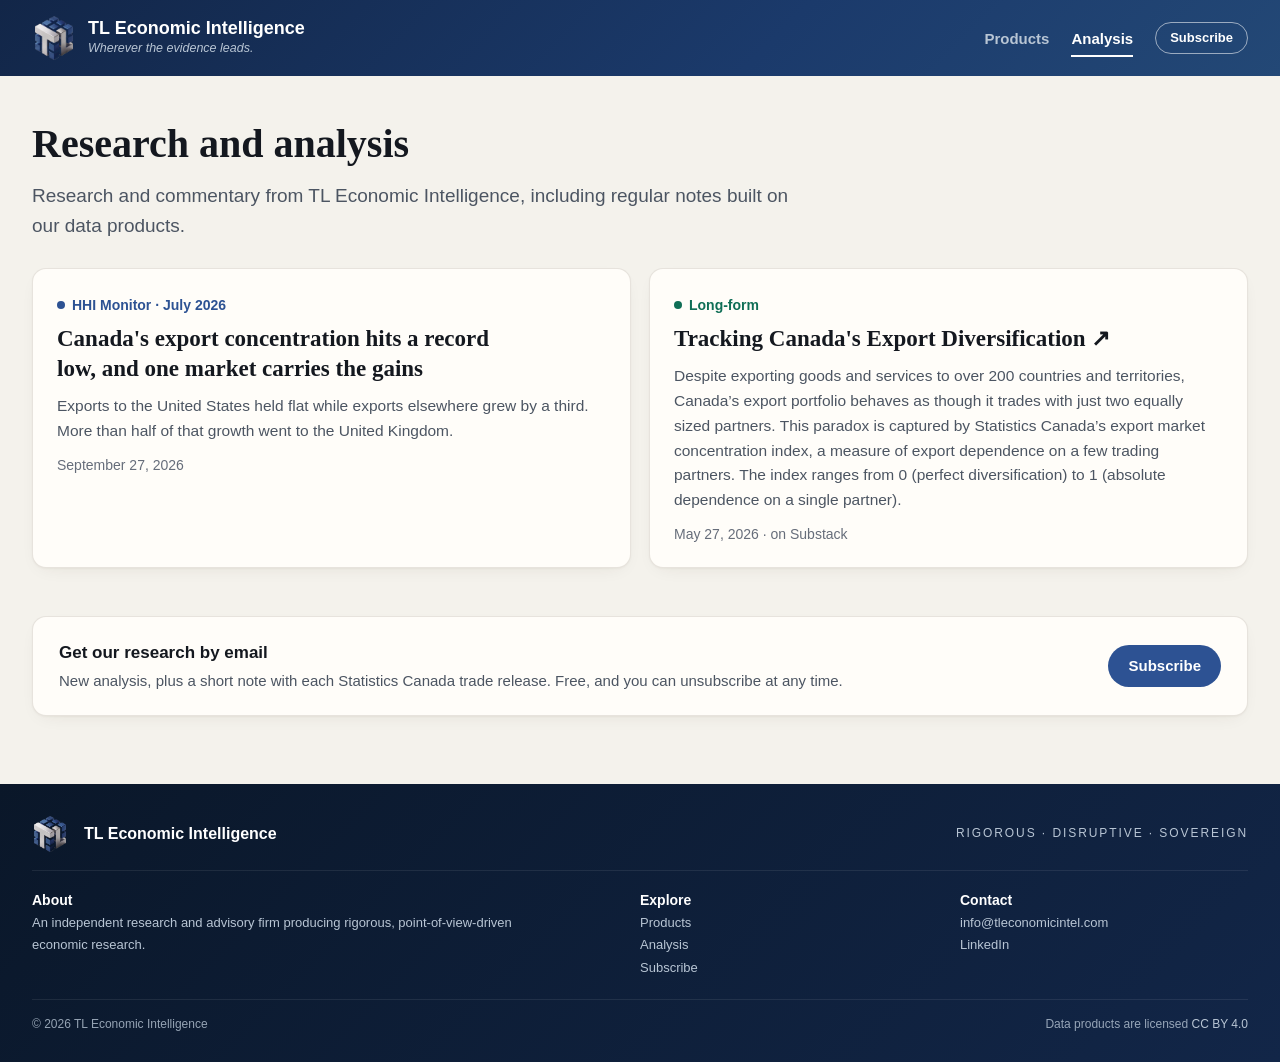
==== analysis/index.html @ 10077545 "Phone polish, review fixes and versioned stylesheets - Stylesheets load as ?v=<hash> so browsers nev" ====
<!DOCTYPE html>
<html lang="en">
<head>
<meta charset="utf-8">
<meta name="viewport" content="width=device-width, initial-scale=1">
<title>Analysis | TL Economic Intelligence</title>
<meta name="description" content="Research and analysis from TL Economic Intelligence.">
<meta name="author" content="TL Economic Intelligence">

<meta property="og:type" content="website">
<meta property="og:title" content="Analysis">
<meta property="og:description" content="Research and analysis from TL Economic Intelligence.">
<meta property="og:url" content="https://tleconomicintel.com/analysis/">
<meta property="og:image" content="https://tleconomicintel.com/hhi/og-image.png">
<meta name="twitter:card" content="summary_large_image">
<meta name="twitter:image" content="https://tleconomicintel.com/hhi/og-image.png">
<meta property="og:site_name" content="TL Economic Intelligence">
<link rel="canonical" href="https://tleconomicintel.com/analysis/">
<link rel="stylesheet" href="/assets/chrome.css?v=e3d0f04f">
<link rel="stylesheet" href="/assets/site.css?v=e3d0f04f">
<link rel="icon" type="image/png" href="/assets/logo.png">
</head>
<body>
<a class="tl-skip" href="#content">Skip to content</a>
<header class="tl-header">
  <div class="tl-header-inner">
    <a class="tl-brand" href="/">
      <img class="tl-logo" src="/assets/logo.png" alt="" width="44" height="44">
      <span>
        <span class="tl-brand-name">TL Economic Intelligence</span>
        <span class="tl-brand-tagline">Wherever the evidence leads.</span>
      </span>
    </a>
    <nav class="tl-nav" aria-label="Site">
      <a class="tl-tab" href="/products/">Products</a>
      <a class="tl-tab" href="/analysis/" aria-current="page">Analysis</a>
      <a class="tl-subscribe" href="https://tleconomicintel.substack.com/subscribe">Subscribe</a>
    </nav>
  </div>
</header>


<main class="wrap" id="content">

  <header class="page-intro">
    <h1>Research and analysis</h1>
    <p class="standfirst">Research and commentary from TL Economic Intelligence, including regular notes built on our data products.</p>
  </header>

  

  <ol class="hub-list" id="hub-list">
  
    <li class="hub-item" data-type="monitor" data-product="hhi">
      <p class="hub-type">HHI Monitor · July 2026</p>
      <h2><a class="card-link" href="/analysis/hhi-monitor-2026-07/">Canada&#39;s export concentration hits a record low, and one market carries the gains</a></h2>
      <p class="hub-summary">Exports to the United States held flat while exports elsewhere grew by a third. More than half of that growth went to the United Kingdom.</p>
      <p class="hub-foot">September 27, 2026</p>
    </li>
  
    <li class="hub-item" data-type="longform" data-product="hhi">
      <p class="hub-type">Long-form</p>
      <h2><a class="card-link" href="https://tleconomicintel.substack.com/p/tracking-canadas-export-diversification" rel="noopener">Tracking Canada&#39;s Export Diversification &#8599;</a></h2>
      <p class="hub-summary">Despite exporting goods and services to over 200 countries and territories, Canada’s export portfolio behaves as though it trades with just two equally sized partners. This paradox is captured by Statistics Canada’s export market concentration index, a measure of export dependence on a few trading partners. The index ranges from 0 (perfect diversification) to 1 (absolute dependence on a single partner).</p>
      <p class="hub-foot">May 27, 2026 &middot; on Substack</p>
    </li>
  
  </ol>


  
  <aside class="cta">
    <div class="cta-text">
      <p class="cta-title">Get our research by email</p>
      <p class="cta-sub">New analysis, plus a short note with each Statistics Canada trade release. Free, and you can unsubscribe at any time.</p>
    </div>
    <a class="btn" href="https://tleconomicintel.substack.com/subscribe">Subscribe</a>
  </aside>
  
</main>

<footer class="tl-footer">
  <div class="tl-footer-inner">
    <div class="tl-footer-top">
      <img class="tl-footer-logo" src="/assets/logo.png" alt="" width="36" height="36">
      <span class="tl-footer-name">TL Economic Intelligence</span>
      <span class="tl-footer-pillars">Rigorous &middot; Disruptive &middot; Sovereign</span>
    </div>
    <div class="tl-footer-grid">
      <div>
        <p class="tl-footer-h">About</p>
        <p>An independent research and advisory firm producing rigorous, point-of-view-driven economic research.</p>
      </div>
      <div>
        <p class="tl-footer-h">Explore</p>
        <a href="/products/">Products</a>
        <a href="/analysis/">Analysis</a>
        <a href="https://tleconomicintel.substack.com/subscribe">Subscribe</a>
      </div>
      <div>
        <p class="tl-footer-h">Contact</p>
        <a href="mailto:info@tleconomicintel.com">info@tleconomicintel.com</a>
        <a href="https://www.linkedin.com/company/tl-economic-intelligence/">LinkedIn</a>
      </div>
    </div>
    <div class="tl-footer-bottom">
      <span>&copy; 2026 TL Economic Intelligence</span>
      <span>Data products are licensed <a href="https://creativecommons.org/licenses/by/4.0/" rel="license">CC BY 4.0</a></span>
    </div>
  </div>
</footer>



</body>
</html>
---- assets/chrome.css ----
/* Site chrome shared by every page, including the hand-built dashboards:
   skip link, header, product bar and footer. Classes and tokens are tl-prefixed
   so they cannot collide with a dashboard's own styles. */
:root {
  --tl-navy: #1B3A6B;
  --tl-navy-deep: #122648;
  --tl-navy-darker: #0A1729;
  --tl-silver: #B8C5D4;
  --tl-platinum: #D8DDE3;
  --tl-bar-bg: #FFFFFF;
  --tl-bar-border: rgba(20,24,31,0.13);
  --tl-bar-text: #14181F;
  --tl-bar-muted: #4C5562;
  --tl-accent: #2D5293;
  --tl-font-sans: -apple-system, BlinkMacSystemFont, "Segoe UI", Roboto, Helvetica, Arial, sans-serif;
  --tl-font-serif: Georgia, "Times New Roman", serif;
  --tl-page-max: 1280px;   /* one frame width for the chrome and every page */
  --tl-gutter: 32px;
}
@media (max-width: 720px) {
  :root { --tl-gutter: 16px; }
}
@media (prefers-color-scheme: dark) {
  :root {
    --tl-bar-bg: #161B24;
    --tl-bar-border: rgba(255,255,255,0.12);
    --tl-bar-text: #ECEDEF;
    --tl-bar-muted: #A6ADBA;
    --tl-accent: #8FB3E8;
  }
}

.tl-skip { position: absolute; left: -9999px; top: 8px; z-index: 100; background: #FFFFFF; color: var(--tl-navy-deep); font: 600 14px/1.4 var(--tl-font-sans); padding: 8px 14px; border-radius: 6px; }
.tl-skip:focus { left: 16px; }

.tl-header { background: linear-gradient(135deg, var(--tl-navy-deep) 0%, var(--tl-navy) 60%, #234876 100%); color: #FFFFFF; font-family: var(--tl-font-sans); }
.tl-header-inner { max-width: var(--tl-page-max); margin: 0 auto; padding: 16px var(--tl-gutter); display: flex; flex-wrap: wrap; align-items: center; gap: 12px 28px; }
.tl-brand { display: flex; align-items: center; gap: 12px; color: #FFFFFF; text-decoration: none; min-width: 0; }
.tl-brand:hover { text-decoration: none; }
.tl-logo { width: 44px; height: 44px; object-fit: contain; flex-shrink: 0; }
.tl-brand-name { display: block; font-size: 18px; font-weight: 600; line-height: 1.2; }
.tl-brand-tagline { display: block; font-size: 12.5px; line-height: 1.4; font-style: italic; color: var(--tl-silver); }
.tl-nav { display: flex; align-items: center; gap: 22px; margin-left: auto; }
.tl-tab { color: var(--tl-silver); text-decoration: none; font-size: 15px; font-weight: 600; line-height: 1.4; padding: 8px 0 6px; border-bottom: 2px solid transparent; }
.tl-tab:hover { color: #FFFFFF; text-decoration: none; }
.tl-tab[aria-current] { color: #FFFFFF; border-bottom-color: #FFFFFF; }
.tl-subscribe { color: #FFFFFF; text-decoration: none; font-size: 13px; font-weight: 600; line-height: 1.4; border: 1px solid rgba(255,255,255,0.55); border-radius: 999px; padding: 6px 14px; white-space: nowrap; }
.tl-subscribe:hover { background: rgba(255,255,255,0.12); text-decoration: none; }
.tl-header a:focus-visible, .tl-footer a:focus-visible { outline: 2px solid #FFFFFF; outline-offset: 3px; }

.tl-product-bar { background: var(--tl-bar-bg); border-bottom: 1px solid var(--tl-bar-border); font-family: var(--tl-font-sans); }
.tl-product-bar-inner { max-width: var(--tl-page-max); margin: 0 auto; padding: 0 var(--tl-gutter); display: flex; flex-wrap: wrap; align-items: center; gap: 0 24px; }
.tl-product-name { font-family: var(--tl-font-serif); font-size: 17px; font-weight: 700; line-height: 1.3; color: var(--tl-bar-text); text-decoration: none; padding: 12px 0; }
.tl-product-name:hover { text-decoration: none; color: var(--tl-accent); }
.tl-product-tabs { display: flex; gap: 20px; margin-left: auto; }
.tl-product-tabs a { color: var(--tl-bar-muted); text-decoration: none; font-size: 14px; font-weight: 600; line-height: 1.4; padding: 13px 0 11px; border-bottom: 2px solid transparent; }
.tl-product-tabs a:hover { color: var(--tl-bar-text); text-decoration: none; }
.tl-product-tabs a[aria-current] { color: var(--tl-accent); border-bottom-color: var(--tl-accent); }
.tl-product-bar a:focus-visible { outline: 2px solid var(--tl-accent); outline-offset: 2px; }

.tl-footer { background: linear-gradient(135deg, var(--tl-navy-darker) 0%, var(--tl-navy-deep) 100%); color: var(--tl-silver); padding: 32px 0 28px; margin-top: 48px; font: 13px/1.7 var(--tl-font-sans); }
.tl-footer-inner { max-width: var(--tl-page-max); margin: 0 auto; padding: 0 var(--tl-gutter); }
.tl-footer-top { display: flex; flex-wrap: wrap; align-items: center; gap: 8px 16px; padding-bottom: 18px; border-bottom: 1px solid rgba(255,255,255,0.08); }
.tl-footer-logo { width: 36px; height: 36px; object-fit: contain; }
.tl-footer-name { color: #FFFFFF; font-weight: 600; font-size: 16px; }
.tl-footer-pillars { margin-left: auto; font-size: 12px; letter-spacing: 0.16em; text-transform: uppercase; font-weight: 500; }
.tl-footer-grid { display: grid; grid-template-columns: 2fr 1fr 1fr; gap: 24px 32px; padding-top: 18px; }
.tl-footer-h { font-size: 14px; color: #FFFFFF; font-weight: 600; margin: 0 0 6px; }
.tl-footer p { margin: 0; }
.tl-footer a { color: var(--tl-silver); display: block; text-decoration: none; }
.tl-footer a:hover { color: #FFFFFF; text-decoration: underline; }
.tl-footer-bottom { display: flex; flex-wrap: wrap; justify-content: space-between; gap: 6px 16px; margin-top: 20px; padding-top: 14px; border-top: 1px solid rgba(255,255,255,0.08); font-size: 12px; color: rgba(184,197,212,0.8); }
.tl-footer-bottom a { display: inline; }

@media (max-width: 720px) {
  .tl-header-inner { padding-top: 14px; padding-bottom: 0; }
  .tl-nav { flex-basis: 100%; margin-left: 0; gap: 20px; border-top: 1px solid rgba(255,255,255,0.12); padding: 4px 0 2px; }
  .tl-subscribe { margin-left: auto; }
  .tl-brand-tagline { display: none; }
  .tl-product-name { padding-bottom: 0; }
  .tl-product-tabs { margin-left: 0; flex-basis: 100%; }
  .tl-footer-grid { grid-template-columns: 1fr; }
  .tl-footer-pillars { margin-left: 0; flex-basis: 100%; }
}
---- assets/site.css ----
:root {
  --brand-navy: #1B3A6B;
  --brand-blue: #2D5293;
  --color-page-bg: #F4F2EC;
  --color-card-bg: #FFFDF9;
  --color-card-bg-soft: #F8F6F0;
  --color-text-primary: #14181F;
  --color-text-secondary: #4C5562;
  --color-text-tertiary: #666D7A;
  --color-border: rgba(60,45,20,0.12);
  --color-warning-bg: #FAEEDA;
  --color-warning-text: #7A4A10;
  --link: var(--brand-blue);
  --tag-monitor: #2D5293;
  --tag-longform: #0F6E56;
  --rule-strong: #1B3A6B;
  --spark: #2D5293;
  --shadow: 0 1px 2px rgba(60,45,20,0.04), 0 6px 20px -10px rgba(60,45,20,0.12);
  --shadow-raised: 0 2px 4px rgba(60,45,20,0.05), 0 14px 30px -12px rgba(60,45,20,0.18);
  --radius: 14px;
  --font-sans: -apple-system, BlinkMacSystemFont, "Segoe UI", Roboto, Helvetica, Arial, sans-serif;
  --font-serif: Georgia, "Times New Roman", serif;
}
@media (prefers-color-scheme: dark) {
  :root {
    --color-page-bg: #0E1218;
    --color-card-bg: #161B24;
    --color-card-bg-soft: #1A1F29;
    --color-text-primary: #ECEDEF;
    --color-text-secondary: #A6ADBA;
    --color-text-tertiary: #8A92A0;
    --color-border: rgba(255,255,255,0.12);
    --color-warning-bg: #4B2D0A;
    --color-warning-text: #F5C98A;
    --link: #8FB3E8;
    --tag-monitor: #8FB3E8;
    --tag-longform: #5DCAA5;
    --rule-strong: #8FB3E8;
    --spark: #8FB3E8;
    --shadow: none;
    --shadow-raised: 0 0 0 1px rgba(255,255,255,0.18);
  }
}
* { box-sizing: border-box; }
html { -webkit-text-size-adjust: 100%; }
body { margin: 0; background: var(--color-page-bg); color: var(--color-text-primary); font-family: var(--font-sans); font-size: 16px; line-height: 1.6; -webkit-font-smoothing: antialiased; }
a { color: var(--link); }
img { max-width: 100%; height: auto; }
:focus-visible { outline: 2px solid var(--link); outline-offset: 2px; }
p, li, dd, figcaption { text-wrap: pretty; }
.sr-only { position: absolute; width: 1px; height: 1px; margin: -1px; overflow: hidden; clip: rect(0 0 0 0); white-space: nowrap; }   /* avoid a single word alone on the last line */

/* Page frame: wide on desktop; text keeps a comfortable line length inside it */
.wrap { max-width: var(--tl-page-max); margin: 0 auto; padding: 44px var(--tl-gutter) 8px; }
.page-intro { max-width: 760px; margin-bottom: 28px; }
.eyebrow { font-size: 14px; font-weight: 600; color: var(--link); margin: 0 0 10px; }
h1 { font-family: var(--font-serif); font-size: 40px; line-height: 1.18; font-weight: 700; margin: 0 0 14px; text-wrap: balance; }
.standfirst { font-size: 19px; line-height: 1.55; color: var(--color-text-secondary); margin: 0; text-wrap: pretty; }
.meta { font-size: 14px; color: var(--color-text-tertiary); margin: 14px 0 0; }
.draft-banner { background: var(--color-warning-bg); color: var(--color-warning-text); border-radius: 8px; padding: 10px 14px; font-size: 14px; font-weight: 600; margin-bottom: 24px; }

/* Text column with a side panel of tools (contents, download, share, cite) */
.layout { display: grid; grid-template-columns: minmax(0, 700px) minmax(260px, 320px); justify-content: space-between; gap: 32px 64px; align-items: start; }
.rail { position: sticky; top: 24px; display: grid; gap: 16px; }
.panel { background: var(--color-card-bg); border: 1px solid var(--color-border); border-radius: var(--radius); box-shadow: var(--shadow); padding: 18px 20px; }
.panel p { margin: 0; font-size: 14px; color: var(--color-text-secondary); }
.panel .panel-title { font-size: 15px; font-weight: 600; color: var(--color-text-primary); margin: 0 0 8px; }
.panel .btn { margin-top: 12px; }
.toc ol { list-style: none; margin: 0; padding: 0; display: grid; gap: 2px; }
.toc a { display: block; padding: 4px 0; font-size: 14px; color: var(--color-text-secondary); text-decoration: none; }
.toc a:hover { color: var(--link); text-decoration: underline; }

/* Long-form text */
.prose { font-size: 17px; line-height: 1.7; }
.prose p { margin: 0 0 18px; text-wrap: pretty; }
.prose h2 { font-family: var(--font-serif); font-size: 24px; line-height: 1.3; margin: 36px 0 12px; text-wrap: balance; scroll-margin-top: 24px; }
.prose > h2:first-child { margin-top: 0; }
figure { margin: 28px 0; }
figure img { display: block; width: 100%; border-radius: 10px; border: 1px solid var(--color-border); background: #FFFFFF; }
figcaption { font-size: 14px; color: var(--color-text-tertiary); margin-top: 8px; }
.source { font-size: 14px; color: var(--color-text-tertiary); margin: 20px 0 0; }

.btn { display: inline-flex; align-items: center; height: 42px; padding: 0 20px; border-radius: 21px; background: var(--brand-blue); color: #FFFFFF; font-size: 15px; font-weight: 600; text-decoration: none; white-space: nowrap; transition: background-color 0.15s; }
.btn:hover { background: var(--brand-navy); }
.btn-quiet { background: transparent; color: var(--link); box-shadow: inset 0 0 0 1.5px currentColor; }
.btn-quiet:hover { background: rgba(45,82,147,0.08); }
.cta { background: var(--color-card-bg); border: 1px solid var(--color-border); border-radius: var(--radius); box-shadow: var(--shadow); padding: 22px 26px; margin: 48px 0 12px; display: flex; flex-wrap: wrap; align-items: center; gap: 14px 24px; }
.cta-text { flex: 1 1 320px; }
.cta-title { font-size: 17px; font-weight: 600; margin: 0 0 2px; }
.cta-sub { font-size: 15px; color: var(--color-text-secondary); margin: 0; }

/* Cards whose title is their only link: the whole card is the target */
.hub-item, .latest-card { position: relative; background: var(--color-card-bg); border: 1px solid var(--color-border); border-radius: var(--radius); box-shadow: var(--shadow); transition: box-shadow 0.15s, transform 0.15s; }
.hub-item:hover, .latest-card:hover { box-shadow: var(--shadow-raised); transform: translateY(-1px); }
.card-link { color: var(--color-text-primary); text-decoration: none; }
.card-link::after { content: ""; position: absolute; inset: 0; border-radius: inherit; }
.hub-item:hover .card-link, .latest-card:hover .card-link { color: var(--link); }
.card-link:focus-visible { outline: none; }
.hub-item:focus-within, .latest-card:focus-within { outline: 2px solid var(--link); outline-offset: 2px; }
.hub-type { display: inline-flex; align-items: center; gap: 7px; font-size: 14px; font-weight: 600; color: var(--tag); margin: 0 0 8px; }
.hub-type::before { content: ""; width: 8px; height: 8px; border-radius: 50%; background: var(--tag); }
[data-type="monitor"] { --tag: var(--tag-monitor); }
[data-type="longform"] { --tag: var(--tag-longform); }

/* Analysis hub */
.filters { display: flex; flex-wrap: wrap; gap: 8px; margin: 0 0 18px; }
.filter { font: inherit; font-size: 14px; font-weight: 600; color: var(--color-text-secondary); background: transparent; border: 1px solid var(--color-border); border-radius: 999px; padding: 6px 14px; cursor: pointer; }
.filter[aria-pressed="true"] { background: var(--brand-navy); border-color: var(--brand-navy); color: #FFFFFF; }
.hub-list { list-style: none; padding: 0; margin: 0; display: grid; grid-template-columns: repeat(auto-fill, minmax(min(100%, 440px), 1fr)); gap: 18px; }
.hub-item { padding: 22px 24px; }
.hub-item h2 { font-family: var(--font-serif); font-size: 23px; line-height: 1.3; margin: 0 0 10px; text-wrap: balance; }
.hub-summary { margin: 0 0 10px; color: var(--color-text-secondary); font-size: 15.5px; }
.hub-foot { margin: 0; font-size: 14px; color: var(--color-text-tertiary); }

/* Homepage */
.home-hero { display: grid; grid-template-columns: minmax(0, 1.3fr) minmax(0, 1fr); gap: 32px 72px; align-items: center; padding: 8px 0 12px; }
.home-hero h1 { font-size: 46px; }
.hero-actions { display: flex; flex-wrap: wrap; gap: 12px; margin-top: 26px; }
.promise-panel { padding: 26px 28px; }
.promise-panel .panel-title { font-size: 17px; margin-bottom: 18px; }
.promise { list-style: none; margin: 0; padding: 0; display: grid; gap: 18px; }
.promise li { padding-left: 34px; position: relative; }
.promise li::before { content: ""; position: absolute; left: 0; top: 3px; width: 20px; height: 20px; border-radius: 50%; background: var(--rule-strong) url("data:image/svg+xml,%3Csvg xmlns='http://www.w3.org/2000/svg' viewBox='0 0 20 20'%3E%3Cpath d='M6 10.5l2.5 2.5L14 7.5' fill='none' stroke='white' stroke-width='2' stroke-linecap='round' stroke-linejoin='round'/%3E%3C/svg%3E") center / 20px no-repeat; }
.promise p { font-size: 15px; }
.promise .promise-title { font-size: 16px; font-weight: 600; color: var(--color-text-primary); }
.home-section { margin-top: 64px; }
.section-head { display: flex; flex-wrap: wrap; align-items: baseline; justify-content: space-between; gap: 4px 16px; border-bottom: 1px solid var(--color-border); padding-bottom: 10px; margin-bottom: 20px; }
.section-head h2 { font-family: var(--font-serif); font-size: 28px; line-height: 1.25; margin: 0; }
.section-head a { font-weight: 600; font-size: 15px; }
.products-grid { display: grid; grid-template-columns: repeat(auto-fit, minmax(min(100%, 480px), 1fr)); gap: 18px; }
.product-card { background: var(--color-card-bg); border: 1px solid var(--color-border); border-radius: var(--radius); box-shadow: var(--shadow); padding: 28px 32px; display: grid; grid-template-columns: minmax(0, 3fr) minmax(0, 2fr); gap: 20px 48px; }
.product-card h3 { font-family: var(--font-serif); font-size: 26px; line-height: 1.25; margin: 0 0 10px; }
.product-card h3 a { color: inherit; text-decoration: none; }
.product-card h3 a:hover { color: var(--link); }
.product-card p { margin: 0; color: var(--color-text-secondary); font-size: 16px; }
.stat { display: grid; gap: 2px; }
.stat-value { font-size: 44px; line-height: 1.05; font-weight: 700; letter-spacing: -0.01em; font-variant-numeric: tabular-nums; }
.stat-label { font-size: 14px; font-weight: 600; }
.stat-status { font-size: 14px; font-weight: 600; color: var(--tag-monitor); }
.stat-context { font-size: 14px; color: var(--color-text-tertiary); }
.spark { display: block; width: 100%; height: auto; aspect-ratio: 300 / 64; margin-top: 10px; overflow: visible; }
.spark-line { fill: none; stroke: var(--spark); stroke-width: 2; vector-effect: non-scaling-stroke; }
.spark-dot { fill: var(--spark); }
.spark-axis { font-size: 11px; fill: var(--color-text-tertiary); }
.product-links { margin-top: 20px; display: flex; flex-wrap: wrap; align-items: center; gap: 10px 20px; }
.product-links a:not(.btn) { font-weight: 600; font-size: 15px; }
.products-more { margin: 22px 0 0; color: var(--color-text-secondary); }
.latest-grid { display: grid; grid-template-columns: repeat(auto-fit, minmax(min(100%, 320px), 1fr)); gap: 18px; }
.latest-card { padding: 20px 22px; }
.latest-card h3 { font-family: var(--font-serif); font-size: 20px; line-height: 1.35; margin: 0 0 10px; }
.latest-date { margin: 0; font-size: 14px; color: var(--color-text-tertiary); }
.services { margin: 0; padding: 0; list-style: none; display: grid; grid-template-columns: repeat(auto-fit, minmax(min(100%, 240px), 1fr)); gap: 12px 28px; }
.services li { border-top: 2px solid var(--rule-strong); padding-top: 12px; font-weight: 600; }
.about { margin: 24px 0 0; color: var(--color-text-secondary); max-width: 760px; }

/* Data page */
.dl-facts { list-style: none; margin: 12px 0 0; padding: 0; font-size: 14px; line-height: 1.6; color: var(--color-text-secondary); }
.columns { margin: 0; display: grid; grid-template-columns: max-content 1fr; gap: 10px 20px; background: var(--color-card-bg); border: 1px solid var(--color-border); border-radius: var(--radius); box-shadow: var(--shadow); padding: 18px 22px; font-size: 15px; line-height: 1.55; }
.columns dt { font-family: ui-monospace, SFMono-Regular, Menlo, Consolas, monospace; font-size: 14px; font-weight: 600; }
.columns dd { margin: 0; color: var(--color-text-secondary); }
.cite { margin: 0; background: var(--color-card-bg-soft); border: 1px solid var(--color-border); border-radius: 8px; padding: 12px 14px; font-size: 14px; line-height: 1.55; overflow-wrap: anywhere; }

/* Share links */
.share { display: flex; flex-wrap: wrap; gap: 6px 16px; }
.share a, .share button { font: inherit; font-size: 15px; font-weight: 600; color: var(--link); background: none; border: 0; padding: 0; cursor: pointer; text-decoration: none; }
.share a:hover, .share button:hover { text-decoration: underline; }

@media (prefers-reduced-motion: reduce) {
  .hub-item, .latest-card, .btn { transition: none; }
  .hub-item:hover, .latest-card:hover { transform: none; }
}
@media (max-width: 1000px) {
  .layout { grid-template-columns: minmax(0, 1fr); }
  /* One column: the intro, then any .rail-top panel (the download), then the text, then the other panels */
  .layout > .main, .rail { display: contents; }
  .layout .page-intro { order: -2; }
  .layout > .main > .page-intro { margin-bottom: 0; }
  .rail > * { order: 1; }
  .rail > .rail-top { order: -1; }
  .toc { display: none; }
  .home-hero { grid-template-columns: 1fr; }
}
@media (max-width: 720px) {
  .wrap { padding-top: 28px; }
  h1, .home-hero h1 { font-size: 30px; }
  .standfirst { font-size: 17px; }
  .prose { font-size: 16.5px; }
  .home-section { margin-top: 44px; }
  .section-head h2 { font-size: 24px; }
  .product-card { grid-template-columns: 1fr; padding: 22px; }
  .product-links .btn { flex: 1 1 100%; justify-content: center; }
  .columns { grid-template-columns: 1fr; gap: 2px; }
  .columns dd { margin-bottom: 10px; }
}
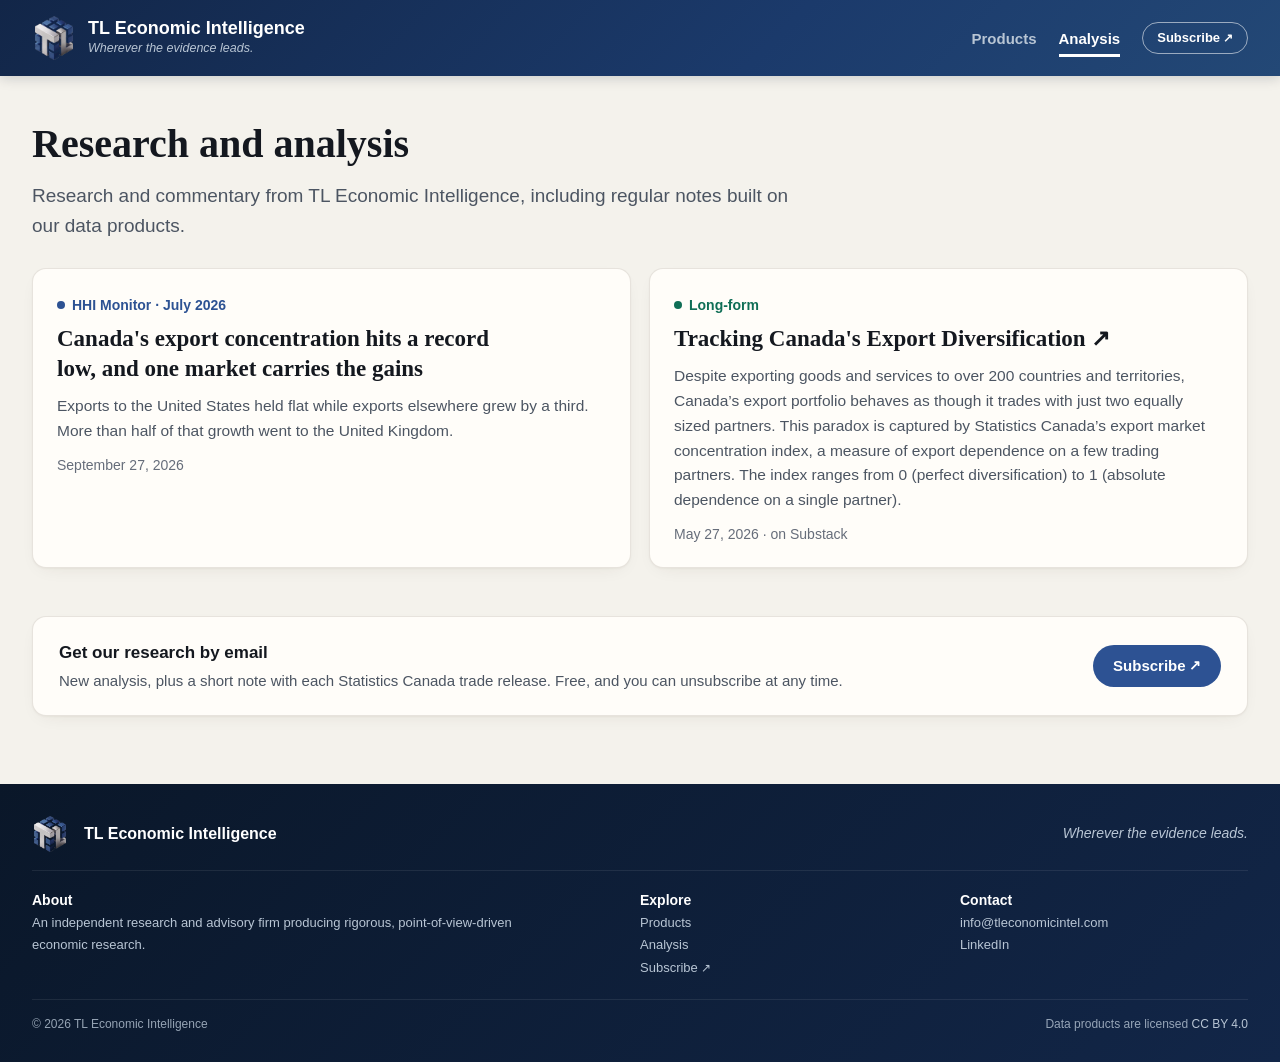
==== commit 26d4605a: "Site review fixes: sticky header, one tagline, hero reading - Header stays pinned on larger screens;" ====
--- a/analysis/index.html
+++ b/analysis/index.html
@@ -16,8 +16,8 @@
 <meta name="twitter:image" content="https://tleconomicintel.com/hhi/og-image.png">
 <meta property="og:site_name" content="TL Economic Intelligence">
 <link rel="canonical" href="https://tleconomicintel.com/analysis/">
-<link rel="stylesheet" href="/assets/chrome.css?v=e3d0f04f">
-<link rel="stylesheet" href="/assets/site.css?v=e3d0f04f">
+<link rel="stylesheet" href="/assets/chrome.css?v=2e0816f7">
+<link rel="stylesheet" href="/assets/site.css?v=2e0816f7">
 <link rel="icon" type="image/png" href="/assets/logo.png">
 </head>
 <body>
@@ -34,7 +34,7 @@
     <nav class="tl-nav" aria-label="Site">
       <a class="tl-tab" href="/products/">Products</a>
       <a class="tl-tab" href="/analysis/" aria-current="page">Analysis</a>
-      <a class="tl-subscribe" href="https://tleconomicintel.substack.com/subscribe">Subscribe</a>
+      <a class="tl-subscribe" href="https://tleconomicintel.substack.com/subscribe">Subscribe<span class="tl-ext" aria-hidden="true">&#8599;</span><span class="tl-sr"> (on Substack)</span></a>
     </nav>
   </div>
 </header>
@@ -74,7 +74,7 @@
       <p class="cta-title">Get our research by email</p>
       <p class="cta-sub">New analysis, plus a short note with each Statistics Canada trade release. Free, and you can unsubscribe at any time.</p>
     </div>
-    <a class="btn" href="https://tleconomicintel.substack.com/subscribe">Subscribe</a>
+    <a class="btn" href="https://tleconomicintel.substack.com/subscribe">Subscribe<span class="tl-ext" aria-hidden="true">&#8599;</span><span class="tl-sr"> (on Substack)</span></a>
   </aside>
   
 </main>
@@ -84,7 +84,7 @@
     <div class="tl-footer-top">
       <img class="tl-footer-logo" src="/assets/logo.png" alt="" width="36" height="36">
       <span class="tl-footer-name">TL Economic Intelligence</span>
-      <span class="tl-footer-pillars">Rigorous &middot; Disruptive &middot; Sovereign</span>
+      <span class="tl-footer-tagline">Wherever the evidence leads.</span>
     </div>
     <div class="tl-footer-grid">
       <div>
@@ -95,7 +95,7 @@
         <p class="tl-footer-h">Explore</p>
         <a href="/products/">Products</a>
         <a href="/analysis/">Analysis</a>
-        <a href="https://tleconomicintel.substack.com/subscribe">Subscribe</a>
+        <a href="https://tleconomicintel.substack.com/subscribe">Subscribe<span class="tl-ext" aria-hidden="true">&#8599;</span><span class="tl-sr"> (on Substack)</span></a>
       </div>
       <div>
         <p class="tl-footer-h">Contact</p>
@@ -105,7 +105,7 @@
     </div>
     <div class="tl-footer-bottom">
       <span>&copy; 2026 TL Economic Intelligence</span>
-      <span>Data products are licensed <a href="https://creativecommons.org/licenses/by/4.0/" rel="license">CC BY 4.0</a></span>
+      <span>Data products are licensed <a href="https://creativecommons.org/licenses/by/4.0/" rel="license"><span class="tl-nowrap">CC BY 4.0</span></a></span>
     </div>
   </div>
 </footer>
--- a/assets/chrome.css
+++ b/assets/chrome.css
@@ -43,9 +43,17 @@
 .tl-nav { display: flex; align-items: center; gap: 22px; margin-left: auto; }
 .tl-tab { color: var(--tl-silver); text-decoration: none; font-size: 15px; font-weight: 600; line-height: 1.4; padding: 8px 0 6px; border-bottom: 2px solid transparent; }
 .tl-tab:hover { color: #FFFFFF; text-decoration: none; }
-.tl-tab[aria-current] { color: #FFFFFF; border-bottom-color: #FFFFFF; }
+.tl-tab[aria-current] { color: #FFFFFF; border-bottom: 3px solid #FFFFFF; padding-bottom: 5px; }   /* you are here */
 .tl-subscribe { color: #FFFFFF; text-decoration: none; font-size: 13px; font-weight: 600; line-height: 1.4; border: 1px solid rgba(255,255,255,0.55); border-radius: 999px; padding: 6px 14px; white-space: nowrap; }
 .tl-subscribe:hover { background: rgba(255,255,255,0.12); text-decoration: none; }
+/* Shared helpers: a phrase that must not wrap, text for screen readers only, the mark on links that leave the site */
+.tl-nowrap { white-space: nowrap; }
+.tl-sr { position: absolute; width: 1px; height: 1px; margin: -1px; overflow: hidden; clip: rect(0 0 0 0); white-space: nowrap; }
+.tl-ext { margin-left: 0.25em; font-size: 0.9em; }
+/* On larger screens the header stays in reach while reading; phones keep the full screen height */
+@media (min-width: 721px) {
+  .tl-header { position: sticky; top: 0; z-index: 30; box-shadow: 0 2px 12px rgba(10,23,41,0.18); }
+}
 .tl-header a:focus-visible, .tl-footer a:focus-visible { outline: 2px solid #FFFFFF; outline-offset: 3px; }
 
 .tl-product-bar { background: var(--tl-bar-bg); border-bottom: 1px solid var(--tl-bar-border); font-family: var(--tl-font-sans); }
@@ -63,7 +71,7 @@
 .tl-footer-top { display: flex; flex-wrap: wrap; align-items: center; gap: 8px 16px; padding-bottom: 18px; border-bottom: 1px solid rgba(255,255,255,0.08); }
 .tl-footer-logo { width: 36px; height: 36px; object-fit: contain; }
 .tl-footer-name { color: #FFFFFF; font-weight: 600; font-size: 16px; }
-.tl-footer-pillars { margin-left: auto; font-size: 12px; letter-spacing: 0.16em; text-transform: uppercase; font-weight: 500; }
+.tl-footer-tagline { margin-left: auto; font-size: 14px; font-style: italic; }
 .tl-footer-grid { display: grid; grid-template-columns: 2fr 1fr 1fr; gap: 24px 32px; padding-top: 18px; }
 .tl-footer-h { font-size: 14px; color: #FFFFFF; font-weight: 600; margin: 0 0 6px; }
 .tl-footer p { margin: 0; }
@@ -80,5 +88,5 @@
   .tl-product-name { padding-bottom: 0; }
   .tl-product-tabs { margin-left: 0; flex-basis: 100%; }
   .tl-footer-grid { grid-template-columns: 1fr; }
-  .tl-footer-pillars { margin-left: 0; flex-basis: 100%; }
+  .tl-footer-tagline { margin-left: 0; flex-basis: 100%; }
 }
--- a/assets/site.css
+++ b/assets/site.css
@@ -61,7 +61,7 @@
 
 /* Text column with a side panel of tools (contents, download, share, cite) */
 .layout { display: grid; grid-template-columns: minmax(0, 700px) minmax(260px, 320px); justify-content: space-between; gap: 32px 64px; align-items: start; }
-.rail { position: sticky; top: 24px; display: grid; gap: 16px; }
+.rail { position: sticky; top: 100px; display: grid; gap: 16px; }   /* clears the sticky header */
 .panel { background: var(--color-card-bg); border: 1px solid var(--color-border); border-radius: var(--radius); box-shadow: var(--shadow); padding: 18px 20px; }
 .panel p { margin: 0; font-size: 14px; color: var(--color-text-secondary); }
 .panel .panel-title { font-size: 15px; font-weight: 600; color: var(--color-text-primary); margin: 0 0 8px; }
@@ -73,7 +73,7 @@
 /* Long-form text */
 .prose { font-size: 17px; line-height: 1.7; }
 .prose p { margin: 0 0 18px; text-wrap: pretty; }
-.prose h2 { font-family: var(--font-serif); font-size: 24px; line-height: 1.3; margin: 36px 0 12px; text-wrap: balance; scroll-margin-top: 24px; }
+.prose h2 { font-family: var(--font-serif); font-size: 24px; line-height: 1.3; margin: 36px 0 12px; text-wrap: balance; scroll-margin-top: 100px; }
 .prose > h2:first-child { margin-top: 0; }
 figure { margin: 28px 0; }
 figure img { display: block; width: 100%; border-radius: 10px; border: 1px solid var(--color-border); background: #FFFFFF; }
@@ -116,12 +116,19 @@
 .home-hero { display: grid; grid-template-columns: minmax(0, 1.3fr) minmax(0, 1fr); gap: 32px 72px; align-items: center; padding: 8px 0 12px; }
 .home-hero h1 { font-size: 46px; }
 .hero-actions { display: flex; flex-wrap: wrap; gap: 12px; margin-top: 26px; }
-.promise-panel { padding: 26px 28px; }
-.promise-panel .panel-title { font-size: 17px; margin-bottom: 18px; }
-.promise { list-style: none; margin: 0; padding: 0; display: grid; gap: 18px; }
+.reading { padding: 26px 28px; }
+.reading .reading-kicker { font-size: 14px; font-weight: 600; color: var(--link); margin-bottom: 14px; }
+.reading .reading-label { font-size: 14px; font-weight: 600; color: var(--color-text-primary); }
+.reading .reading-value { font-size: 56px; line-height: 1.05; font-weight: 700; letter-spacing: -0.01em; color: var(--color-text-primary); font-variant-numeric: tabular-nums; margin: 4px 0 2px; }
+.reading-status { font-size: 16px; font-weight: 600; letter-spacing: 0; color: var(--tag-monitor); vertical-align: middle; margin-left: 6px; }
+.reading .reading-context { font-size: 13.5px; color: var(--color-text-tertiary); margin-top: 8px; }
+.reading-link { display: inline-block; margin-top: 16px; font-size: 15px; font-weight: 600; }
+.promise-strip { margin-top: 48px; padding-top: 28px; border-top: 1px solid var(--color-border); }
+.promise-heading { font-family: var(--font-serif); font-size: 22px; line-height: 1.3; margin: 0 0 18px; }
+.promise { list-style: none; margin: 0; padding: 0; display: grid; grid-template-columns: repeat(auto-fit, minmax(min(100%, 260px), 1fr)); gap: 18px 40px; }
 .promise li { padding-left: 34px; position: relative; }
 .promise li::before { content: ""; position: absolute; left: 0; top: 3px; width: 20px; height: 20px; border-radius: 50%; background: var(--rule-strong) url("data:image/svg+xml,%3Csvg xmlns='http://www.w3.org/2000/svg' viewBox='0 0 20 20'%3E%3Cpath d='M6 10.5l2.5 2.5L14 7.5' fill='none' stroke='white' stroke-width='2' stroke-linecap='round' stroke-linejoin='round'/%3E%3C/svg%3E") center / 20px no-repeat; }
-.promise p { font-size: 15px; }
+.promise p { margin: 0; font-size: 15px; color: var(--color-text-secondary); }
 .promise .promise-title { font-size: 16px; font-weight: 600; color: var(--color-text-primary); }
 .home-section { margin-top: 64px; }
 .section-head { display: flex; flex-wrap: wrap; align-items: baseline; justify-content: space-between; gap: 4px 16px; border-bottom: 1px solid var(--color-border); padding-bottom: 10px; margin-bottom: 20px; }
@@ -129,6 +136,8 @@
 .section-head a { font-weight: 600; font-size: 15px; }
 .products-grid { display: grid; grid-template-columns: repeat(auto-fit, minmax(min(100%, 480px), 1fr)); gap: 18px; }
 .product-card { background: var(--color-card-bg); border: 1px solid var(--color-border); border-radius: var(--radius); box-shadow: var(--shadow); padding: 28px 32px; display: grid; grid-template-columns: minmax(0, 3fr) minmax(0, 2fr); gap: 20px 48px; }
+.product-card-plain { grid-template-columns: minmax(0, 1fr); }
+.product-card-plain .product-main { max-width: 760px; }
 .product-card h3 { font-family: var(--font-serif); font-size: 26px; line-height: 1.25; margin: 0 0 10px; }
 .product-card h3 a { color: inherit; text-decoration: none; }
 .product-card h3 a:hover { color: var(--link); }
@@ -184,6 +193,9 @@
   .wrap { padding-top: 28px; }
   h1, .home-hero h1 { font-size: 30px; }
   .standfirst { font-size: 17px; }
+  .reading { padding: 22px; }
+  .reading .reading-value { font-size: 46px; }
+  .promise-strip { margin-top: 36px; }
   .prose { font-size: 16.5px; }
   .home-section { margin-top: 44px; }
   .section-head h2 { font-size: 24px; }
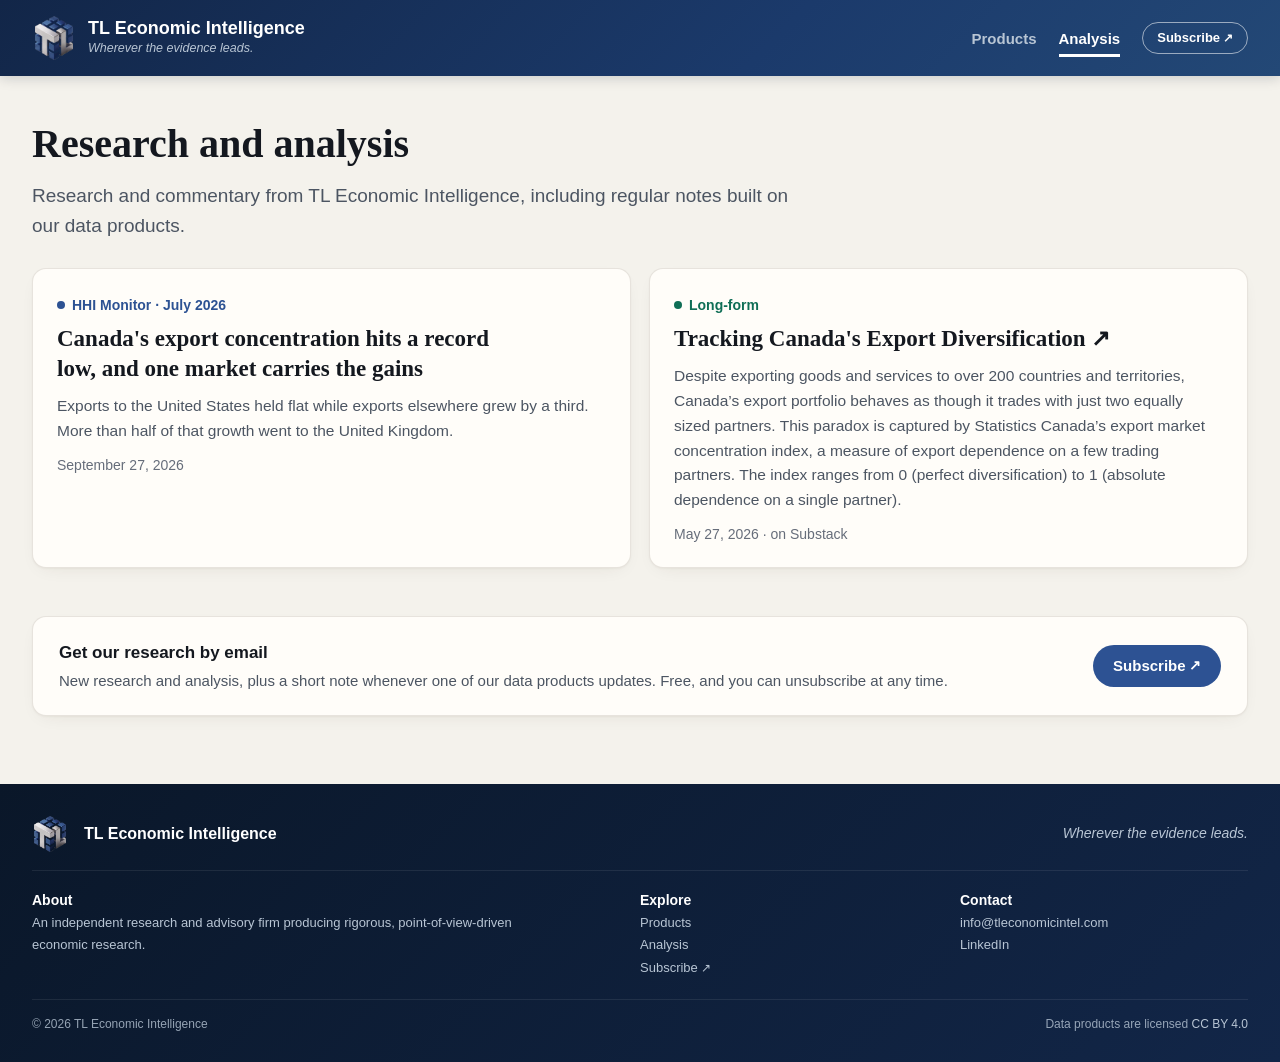
==== commit 0d2fde72: "Plain-language chart title; brand-neutral email box - Trend chart title says what it shows and follo" ====
--- a/analysis/index.html
+++ b/analysis/index.html
@@ -72,7 +72,7 @@
   <aside class="cta">
     <div class="cta-text">
       <p class="cta-title">Get our research by email</p>
-      <p class="cta-sub">New analysis, plus a short note with each Statistics Canada trade release. Free, and you can unsubscribe at any time.</p>
+      <p class="cta-sub">New research and analysis, plus a short note whenever one of our data products updates. Free, and you can unsubscribe at any time.</p>
     </div>
     <a class="btn" href="https://tleconomicintel.substack.com/subscribe">Subscribe<span class="tl-ext" aria-hidden="true">&#8599;</span><span class="tl-sr"> (on Substack)</span></a>
   </aside>
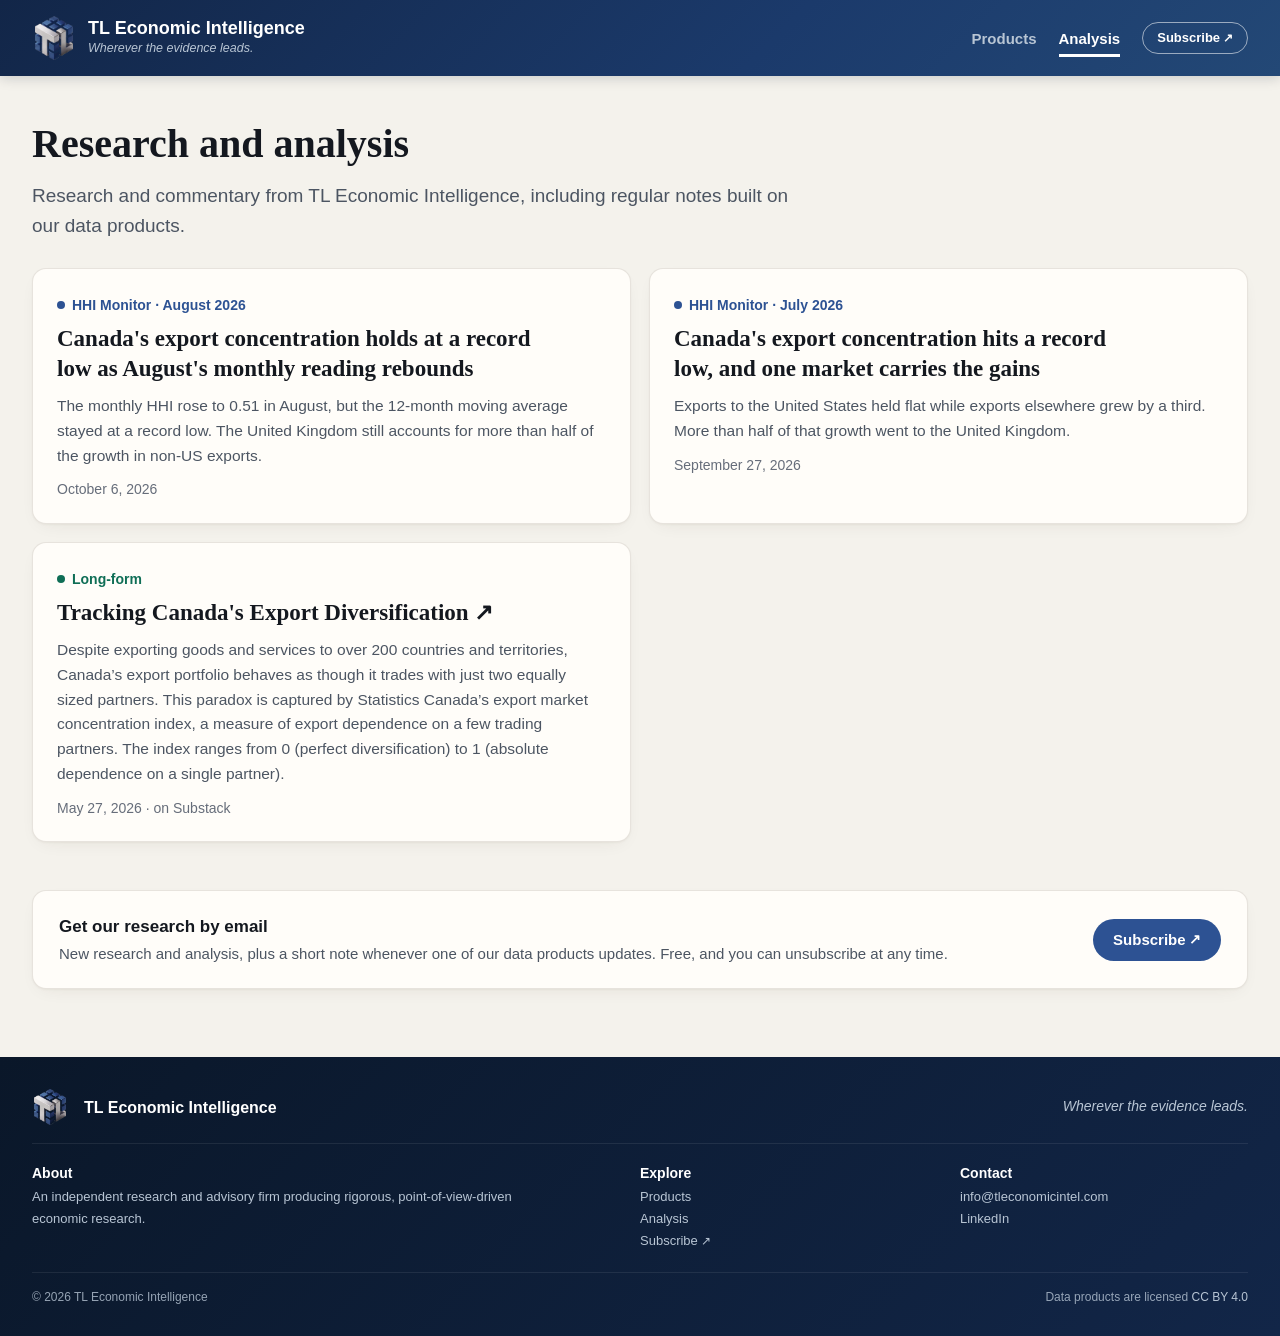
==== commit 63b98b66: "Publish the HHI Monitor for August 2026 Co-Authored-By: Claude Opus 5.5 <noreply@anthropic.com>" ====
--- a/analysis/index.html
+++ b/analysis/index.html
@@ -50,6 +50,13 @@
   
 
   <ol class="hub-list" id="hub-list">
+  
+    <li class="hub-item" data-type="monitor" data-product="hhi">
+      <p class="hub-type">HHI Monitor · August 2026</p>
+      <h2><a class="card-link" href="/analysis/hhi-monitor-2026-08/">Canada&#39;s export concentration holds at a record low as August&#39;s monthly reading rebounds</a></h2>
+      <p class="hub-summary">The monthly HHI rose to 0.51 in August, but the 12-month moving average stayed at a record low. The United Kingdom still accounts for more than half of the growth in non-US exports.</p>
+      <p class="hub-foot">October 6, 2026</p>
+    </li>
   
     <li class="hub-item" data-type="monitor" data-product="hhi">
       <p class="hub-type">HHI Monitor · July 2026</p>
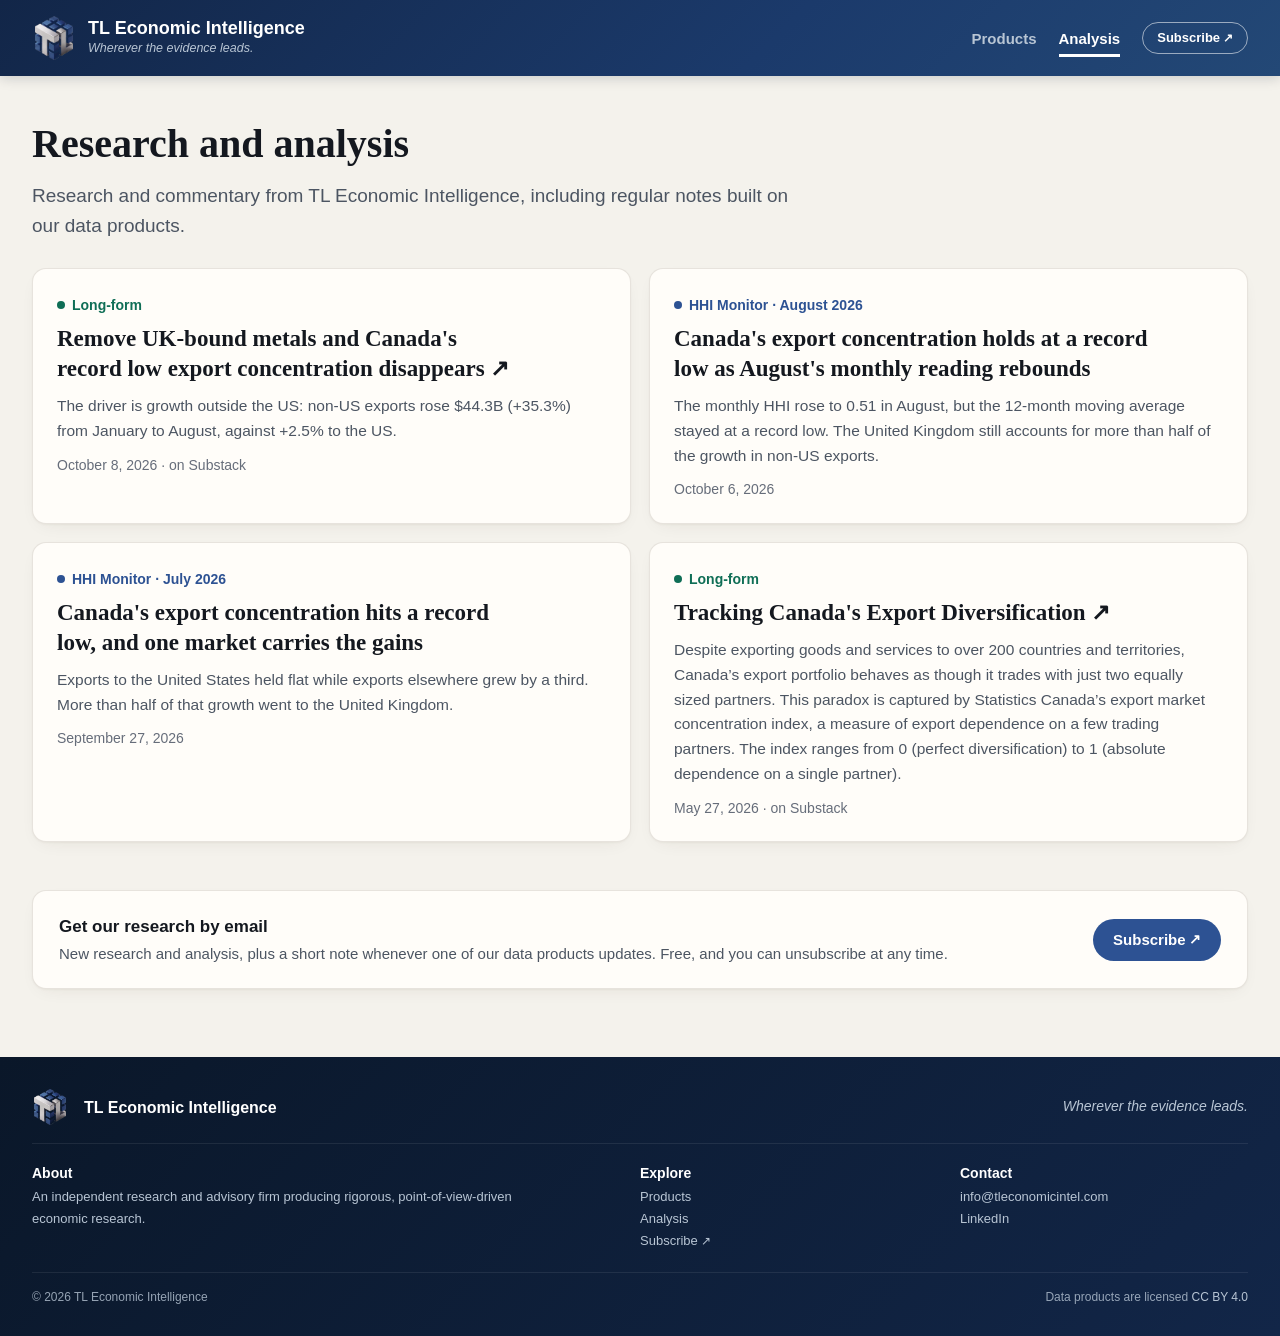
==== commit dc7b1636: "Add one-route long-form to the analysis pages Co-Authored-By: Claude Opus 5.5 <noreply@anthropic.com" ====
--- a/analysis/index.html
+++ b/analysis/index.html
@@ -50,6 +50,13 @@
   
 
   <ol class="hub-list" id="hub-list">
+  
+    <li class="hub-item" data-type="longform" data-product="hhi">
+      <p class="hub-type">Long-form</p>
+      <h2><a class="card-link" href="https://tleconomicintel.substack.com/p/remove-uk-bound-metals-and-canadas" rel="noopener">Remove UK-bound metals and Canada&#39;s record low export concentration disappears &#8599;</a></h2>
+      <p class="hub-summary">The driver is growth outside the US: non-US exports rose $44.3B (+35.3%) from January to August, against +2.5% to the US.</p>
+      <p class="hub-foot">October 8, 2026 &middot; on Substack</p>
+    </li>
   
     <li class="hub-item" data-type="monitor" data-product="hhi">
       <p class="hub-type">HHI Monitor · August 2026</p>
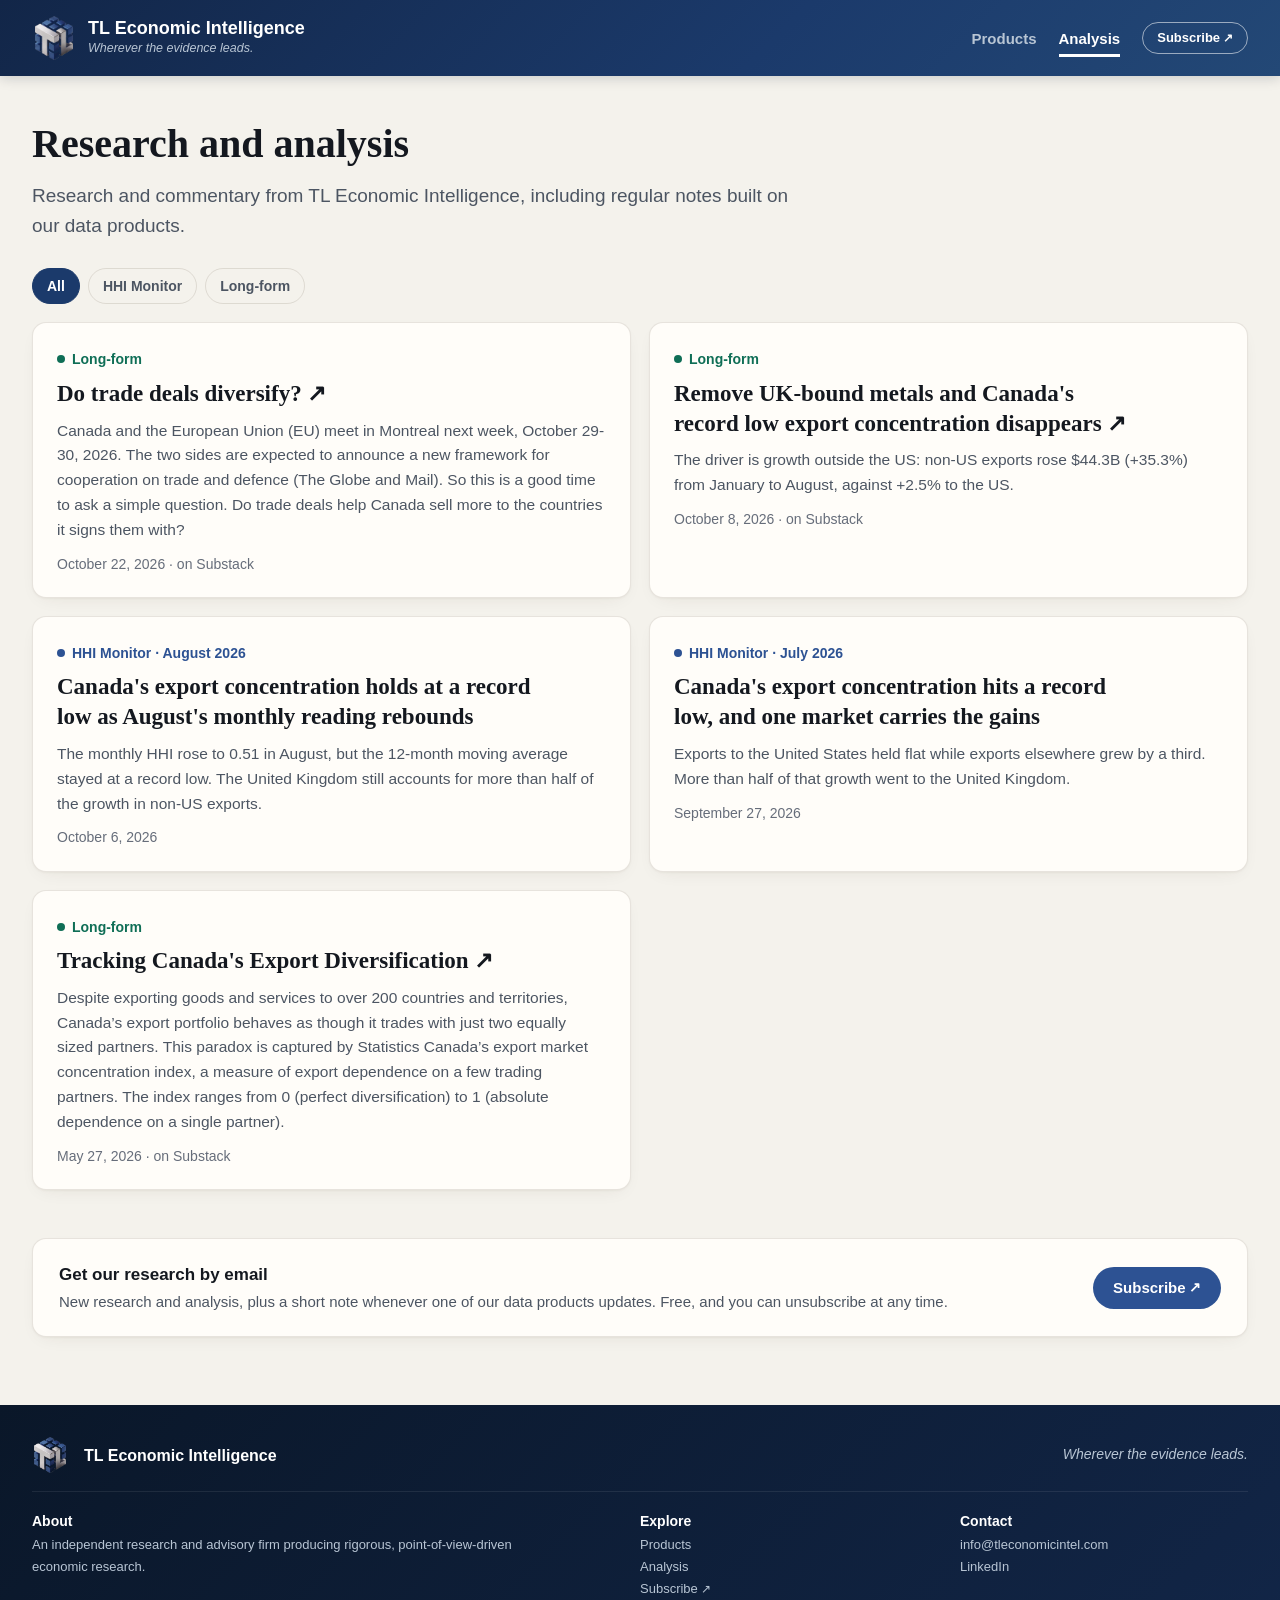
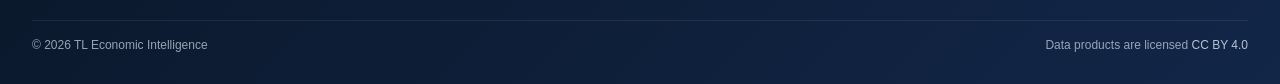
==== commit 68beec48: "Add long-form: Do trade deals diversify? (CETA and CPTPP)" ====
--- a/analysis/index.html
+++ b/analysis/index.html
@@ -48,8 +48,25 @@
   </header>
 
   
+  <div class="filters" role="group" aria-label="Show">
+    
+    <button class="filter" type="button" data-filter="all" aria-pressed="true">All</button>
+    
+    <button class="filter" type="button" data-filter="type:monitor" aria-pressed="false">HHI Monitor</button>
+    
+    <button class="filter" type="button" data-filter="type:longform" aria-pressed="false">Long-form</button>
+    
+  </div>
+  
 
   <ol class="hub-list" id="hub-list">
+  
+    <li class="hub-item" data-type="longform" data-product="hhi">
+      <p class="hub-type">Long-form</p>
+      <h2><a class="card-link" href="https://tleconomicintel.substack.com/p/do-trade-deals-diversify" rel="noopener">Do trade deals diversify? &#8599;</a></h2>
+      <p class="hub-summary">Canada and the European Union (EU) meet in Montreal next week, October 29-30, 2026. The two sides are expected to announce a new framework for cooperation on trade and defence (The Globe and Mail). So this is a good time to ask a simple question. Do trade deals help Canada sell more to the countries it signs them with?</p>
+      <p class="hub-foot">October 22, 2026 &middot; on Substack</p>
+    </li>
   
     <li class="hub-item" data-type="longform" data-product="hhi">
       <p class="hub-type">Long-form</p>
@@ -125,6 +142,18 @@
 </footer>
 
 
+<script>
+document.querySelectorAll('.filter').forEach(function (btn) {
+  btn.addEventListener('click', function () {
+    var parts = btn.dataset.filter.split(':');
+    document.querySelectorAll('.filter').forEach(function (b) { b.setAttribute('aria-pressed', String(b === btn)); });
+    document.querySelectorAll('#hub-list .hub-item[data-type]').forEach(function (li) {
+      li.hidden = parts[0] !== 'all' && li.dataset[parts[0]] !== parts[1];
+    });
+  });
+});
+</script>
+
 
 </body>
 </html>
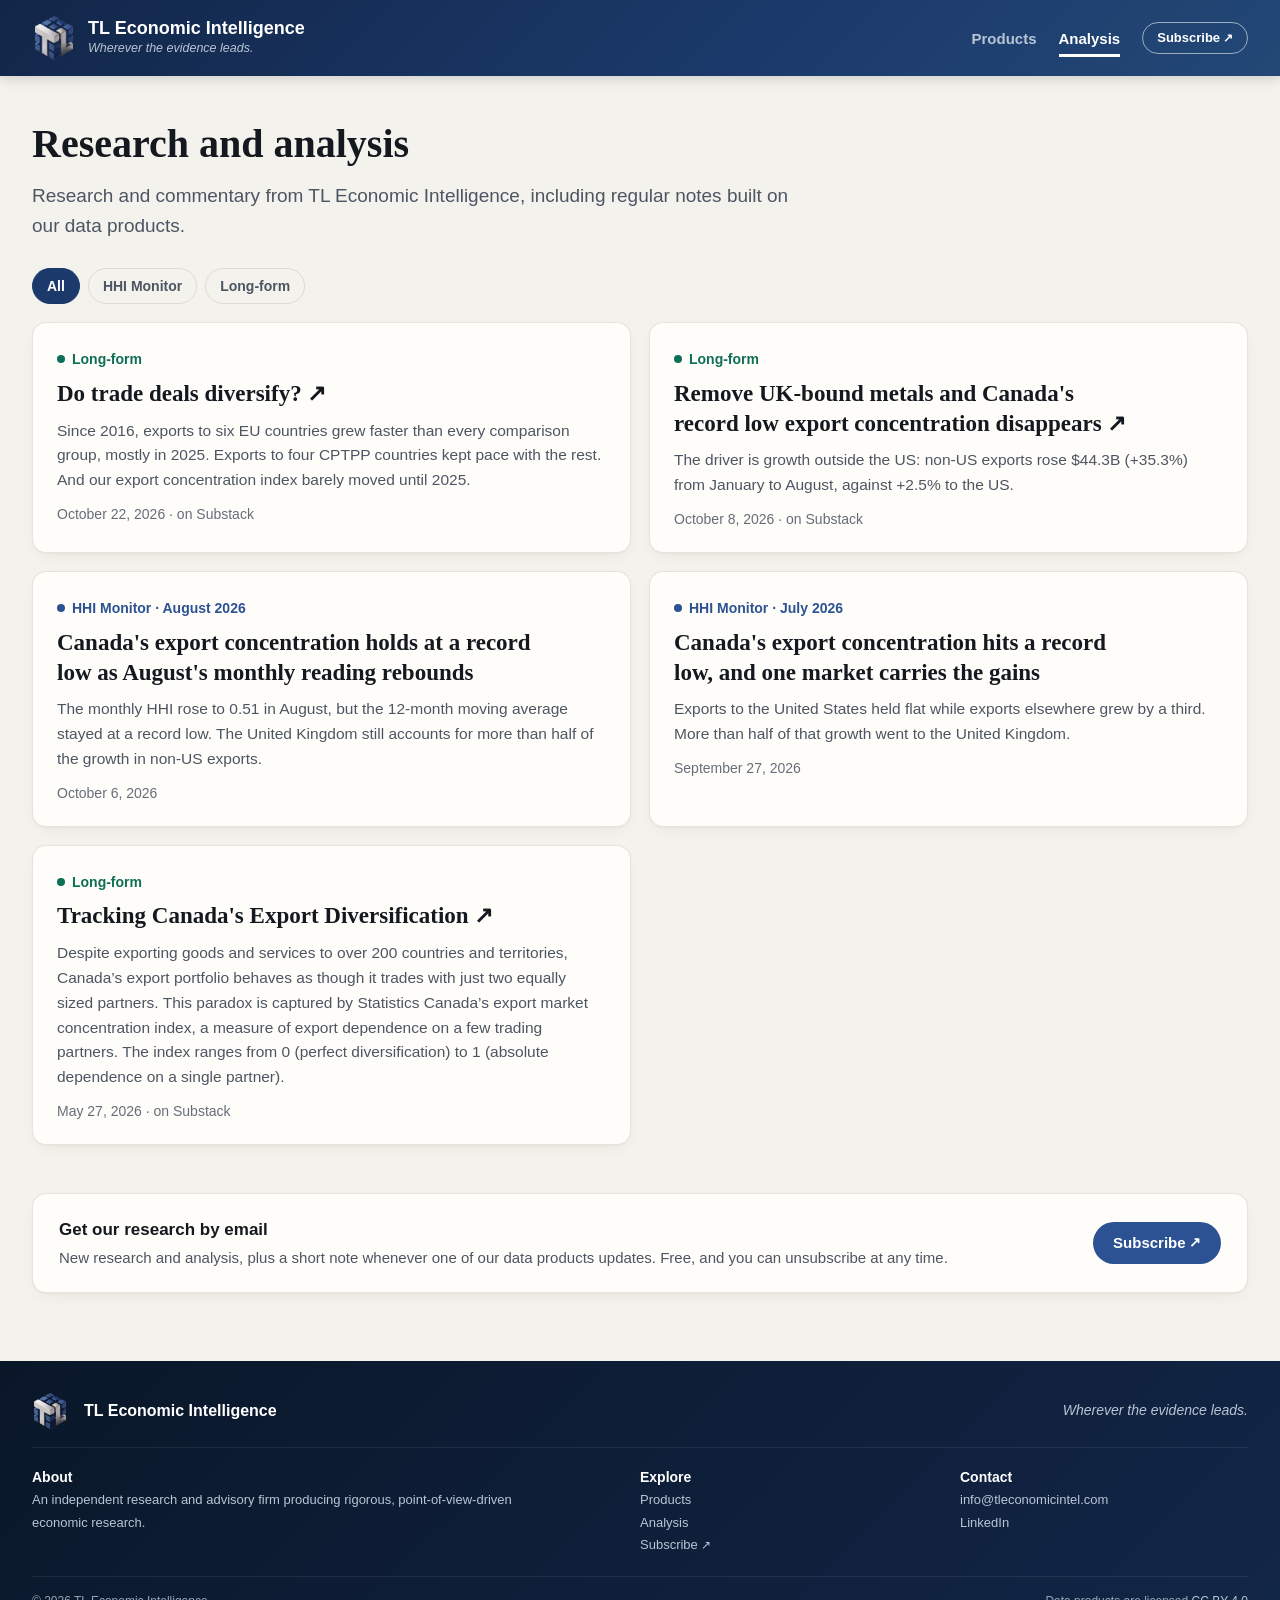
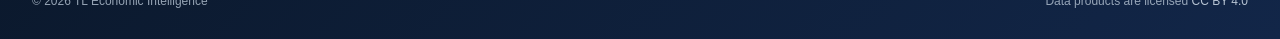
==== commit 5738bbd5: "Use subtitle as summary for the trade deals card" ====
--- a/analysis/index.html
+++ b/analysis/index.html
@@ -64,7 +64,7 @@
     <li class="hub-item" data-type="longform" data-product="hhi">
       <p class="hub-type">Long-form</p>
       <h2><a class="card-link" href="https://tleconomicintel.substack.com/p/do-trade-deals-diversify" rel="noopener">Do trade deals diversify? &#8599;</a></h2>
-      <p class="hub-summary">Canada and the European Union (EU) meet in Montreal next week, October 29-30, 2026. The two sides are expected to announce a new framework for cooperation on trade and defence (The Globe and Mail). So this is a good time to ask a simple question. Do trade deals help Canada sell more to the countries it signs them with?</p>
+      <p class="hub-summary">Since 2016, exports to six EU countries grew faster than every comparison group, mostly in 2025. Exports to four CPTPP countries kept pace with the rest. And our export concentration index barely moved until 2025.</p>
       <p class="hub-foot">October 22, 2026 &middot; on Substack</p>
     </li>
   
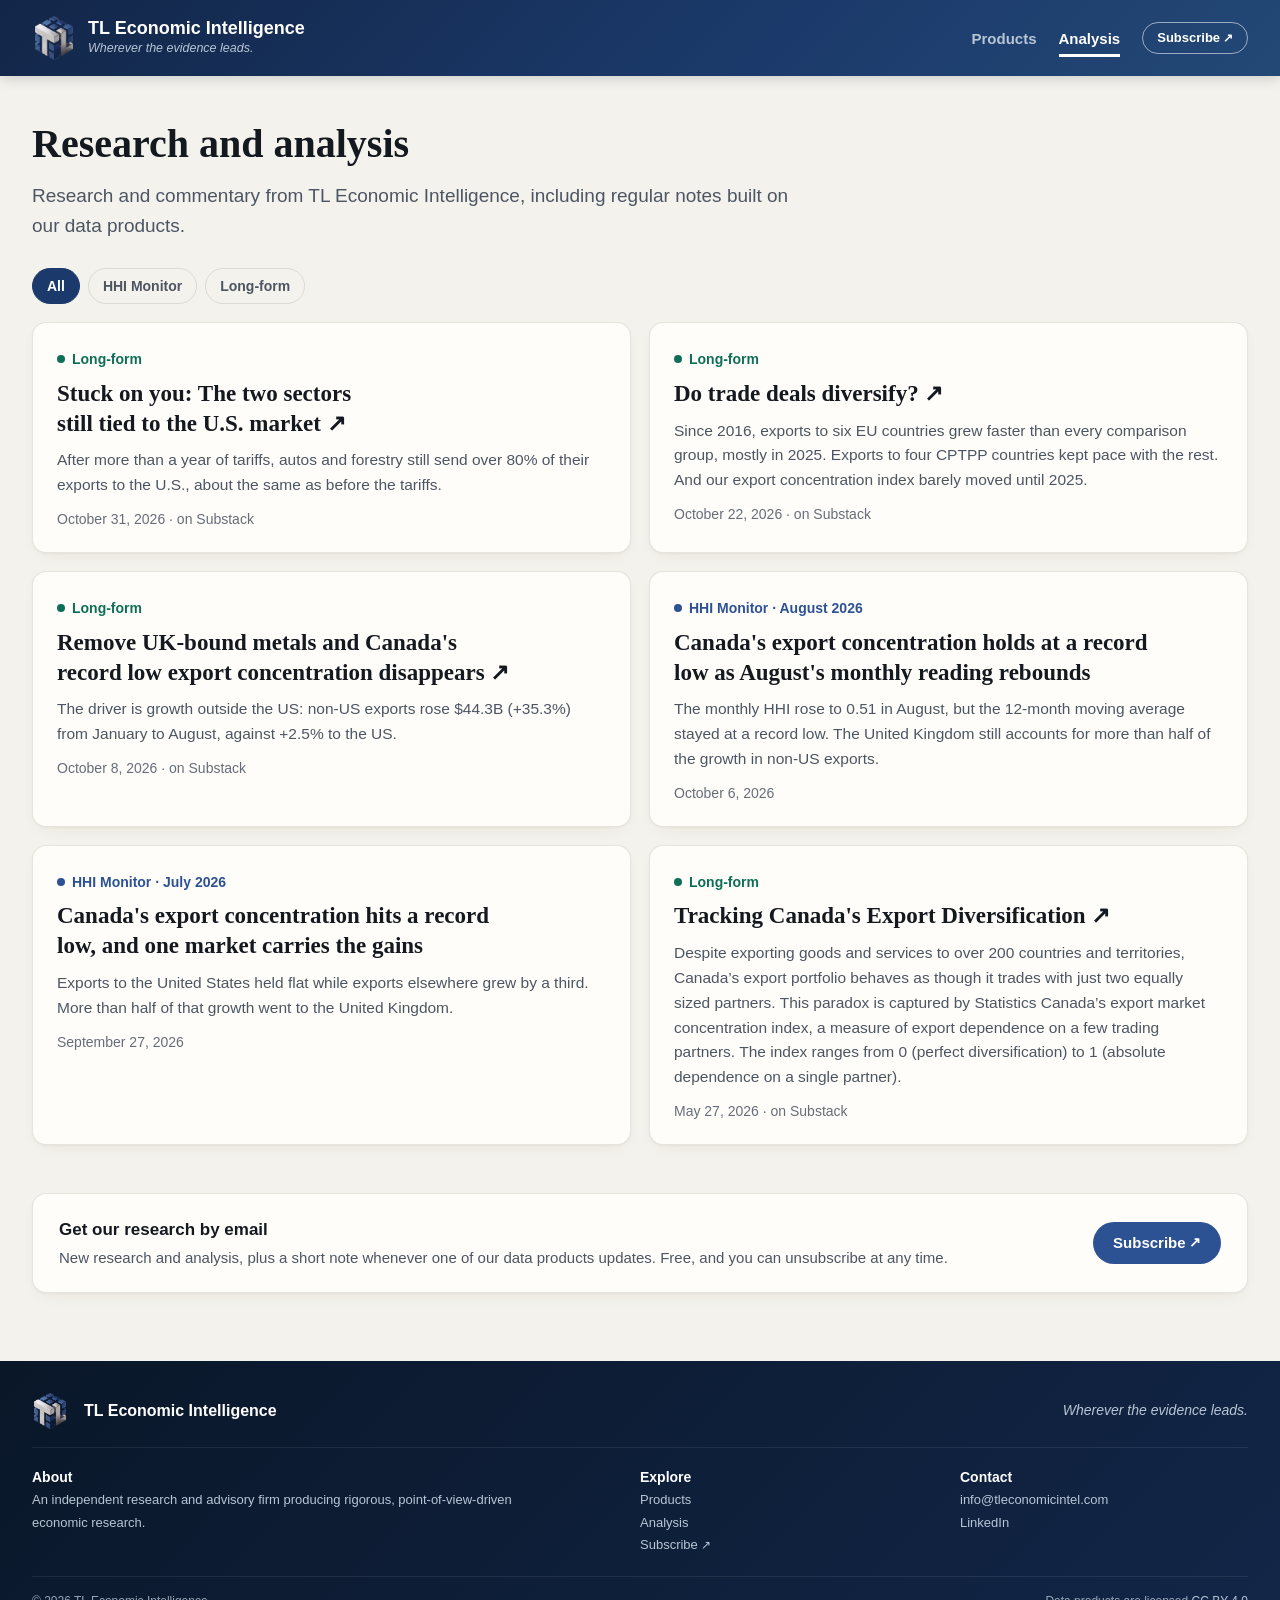
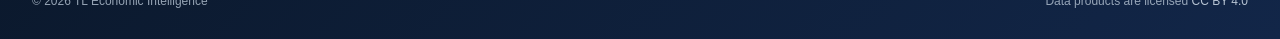
==== commit b341b1df: "Add long-form: Stuck on you (2026-10-31)" ====
--- a/analysis/index.html
+++ b/analysis/index.html
@@ -60,6 +60,13 @@
   
 
   <ol class="hub-list" id="hub-list">
+  
+    <li class="hub-item" data-type="longform" data-product="hhi">
+      <p class="hub-type">Long-form</p>
+      <h2><a class="card-link" href="https://tleconomicintel.substack.com/p/stuck-on-you-the-two-sectors-still" rel="noopener">Stuck on you: The two sectors still tied to the U.S. market &#8599;</a></h2>
+      <p class="hub-summary">After more than a year of tariffs, autos and forestry still send over 80% of their exports to the U.S., about the same as before the tariffs.</p>
+      <p class="hub-foot">October 31, 2026 &middot; on Substack</p>
+    </li>
   
     <li class="hub-item" data-type="longform" data-product="hhi">
       <p class="hub-type">Long-form</p>
